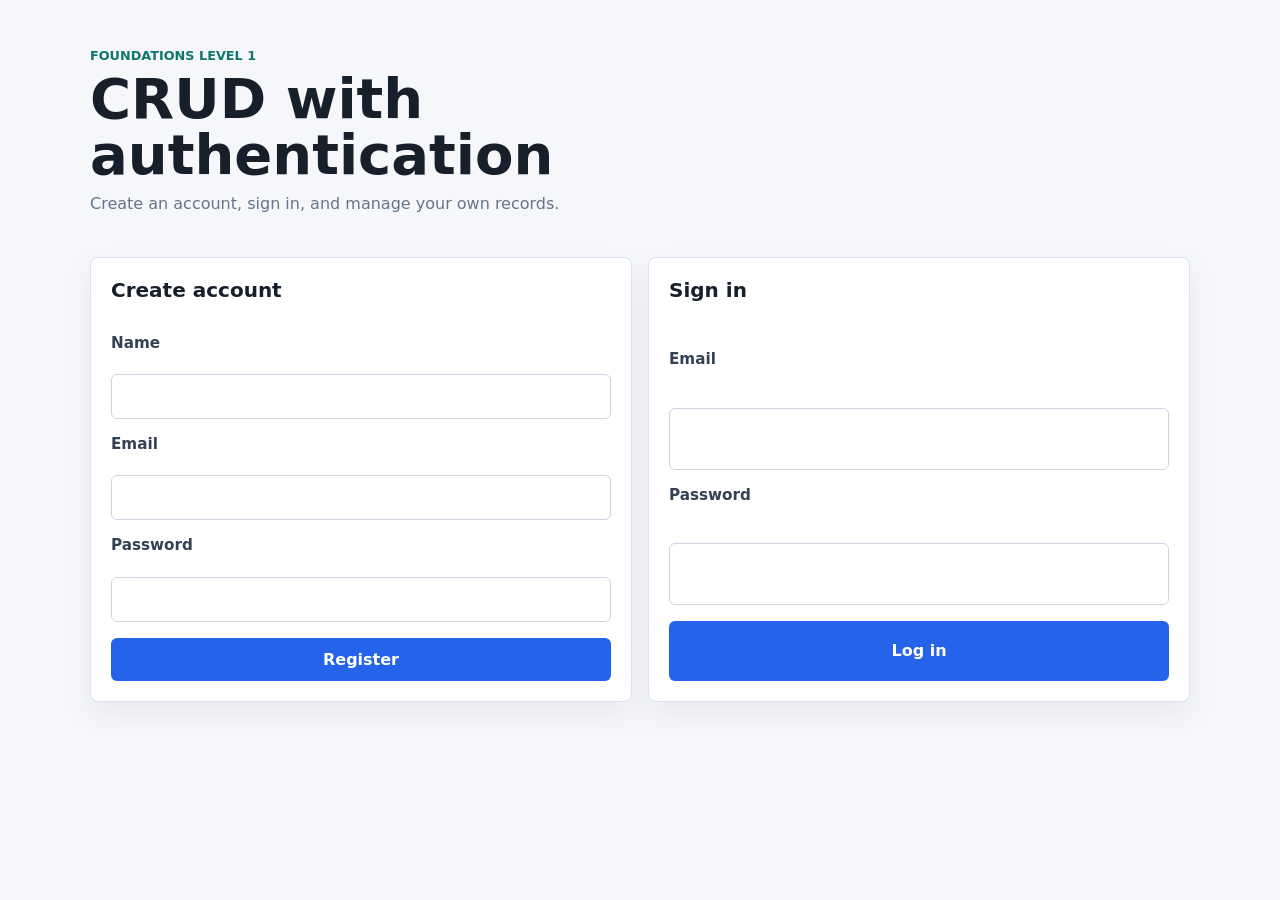
==== Foundations1/index.html @ 5a255906 "boilerplate index.html and css" ====
<!DOCTYPE html>
<html lang="en">

<head>
    <meta charset="UTF-8" />
    <meta name="viewport" content="width=device-width, initial-scale=1.0" />
    <title>Foundations Level 1</title>
    <link rel="stylesheet" href="style.css" />
</head>

<body>
    <main class="app">
        <section class="panel auth-panel" id="auth-view">
            <div class="panel-header">
                <p class="eyebrow">Foundations Level 1</p>
                <h1>CRUD with authentication</h1>
                <p class="muted">Create an account, sign in, and manage your own records.</p>
            </div>

            <div class="auth-grid">
                <form class="card form" id="register-form">
                    <h2>Create account</h2>

                    <label for="register-name">Name</label>
                    <input id="register-name" name="name" type="text" autocomplete="name" required />

                    <label for="register-email">Email</label>
                    <input id="register-email" name="email" type="email" autocomplete="email" required />

                    <label for="register-password">Password</label>
                    <input id="register-password" name="password" type="password" autocomplete="new-password"
                        required />

                    <button type="submit">Register</button>
                </form>

                <form class="card form" id="login-form">
                    <h2>Sign in</h2>

                    <label for="login-email">Email</label>
                    <input id="login-email" name="email" type="email" autocomplete="email" required />

                    <label for="login-password">Password</label>
                    <input id="login-password" name="password" type="password" autocomplete="current-password"
                        required />

                    <button type="submit">Log in</button>
                </form>
            </div>

            <p class="status" id="auth-status" aria-live="polite"></p>
        </section>

        <section class="panel hidden" id="app-view">
            <header class="topbar">
                <div>
                    <p class="eyebrow">Signed in</p>
                    <h1>Your items</h1>
                </div>

                <button class="secondary-button" id="logout-button" type="button">Log out</button>
            </header>

            <form class="card item-form" id="item-form">
                <div>
                    <label for="item-title">Title</label>
                    <input id="item-title" name="title" type="text" required />
                </div>

                <div>
                    <label for="item-description">Description</label>
                    <textarea id="item-description" name="description" rows="3"></textarea>
                </div>

                <button type="submit">Add item</button>
            </form>

            <section class="items-section">
                <div class="section-header">
                    <h2>Records</h2>
                    <p class="muted">Only records owned by the signed-in user should appear here.</p>
                </div>

                <ul class="item-list" id="item-list">
                    <li class="empty-state">No items yet.</li>
                </ul>
            </section>
        </section>
    </main>

    <script src="main.js"></script>
</body>

</html>
---- Foundations1/style.css ----
* {
    box-sizing: border-box;
}

:root {
    color-scheme: light;
    font-family: Inter, ui-sans-serif, system-ui, -apple-system, BlinkMacSystemFont, "Segoe UI", sans-serif;
    color: #17202a;
    background: #f5f7fa;
}

body {
    margin: 0;
    min-height: 100vh;
    background: #f5f7fa;
}

button,
input,
textarea {
    font: inherit;
}

button {
    border: 0;
    border-radius: 6px;
    padding: 0.75rem 1rem;
    color: #ffffff;
    background: #2563eb;
    cursor: pointer;
    font-weight: 700;
}

button:hover {
    background: #1d4ed8;
}

button:focus,
input:focus,
textarea:focus {
    outline: 3px solid rgba(37, 99, 235, 0.25);
    outline-offset: 2px;
}

input,
textarea {
    width: 100%;
    border: 1px solid #cbd5e1;
    border-radius: 6px;
    padding: 0.75rem;
    color: #17202a;
    background: #ffffff;
}

textarea {
    resize: vertical;
}

label {
    display: block;
    margin-bottom: 0.4rem;
    color: #334155;
    font-size: 0.95rem;
    font-weight: 700;
}

h1,
h2,
p {
    margin-top: 0;
}

h1 {
    margin-bottom: 0.5rem;
    font-size: clamp(2rem, 6vw, 3.5rem);
    line-height: 1;
}

h2 {
    margin-bottom: 1rem;
    font-size: 1.25rem;
}

.app {
    width: min(1100px, calc(100% - 2rem));
    margin: 0 auto;
    padding: 3rem 0;
}

.panel {
    display: grid;
    gap: 1.5rem;
}

.panel-header {
    max-width: 680px;
}

.eyebrow {
    margin-bottom: 0.5rem;
    color: #0f766e;
    font-size: 0.8rem;
    font-weight: 800;
    letter-spacing: 0;
    text-transform: uppercase;
}

.muted {
    color: #64748b;
    line-height: 1.6;
}

.auth-grid {
    display: grid;
    grid-template-columns: repeat(2, minmax(0, 1fr));
    gap: 1rem;
}

.card {
    border: 1px solid #dbe3ef;
    border-radius: 8px;
    padding: 1.25rem;
    background: #ffffff;
    box-shadow: 0 12px 30px rgba(15, 23, 42, 0.06);
}

.form,
.item-form {
    display: grid;
    gap: 1rem;
}

.status {
    min-height: 1.5rem;
    color: #334155;
    font-weight: 700;
}

.topbar {
    display: flex;
    align-items: center;
    justify-content: space-between;
    gap: 1rem;
}

.secondary-button {
    color: #17202a;
    background: #e2e8f0;
}

.secondary-button:hover {
    background: #cbd5e1;
}

.item-form {
    grid-template-columns: 1fr 2fr auto;
    align-items: end;
}

.items-section {
    display: grid;
    gap: 1rem;
}

.section-header {
    display: flex;
    align-items: end;
    justify-content: space-between;
    gap: 1rem;
}

.section-header h2 {
    margin-bottom: 0;
}

.item-list {
    display: grid;
    gap: 0.75rem;
    padding: 0;
    margin: 0;
    list-style: none;
}

.item-list li {
    border: 1px solid #dbe3ef;
    border-radius: 8px;
    padding: 1rem;
    background: #ffffff;
}

.empty-state {
    color: #64748b;
    text-align: center;
}

.hidden {
    display: none;
}

@media (max-width: 760px) {
    .app {
        padding: 2rem 0;
    }

    .auth-grid,
    .item-form {
        grid-template-columns: 1fr;
    }

    .topbar,
    .section-header {
        align-items: flex-start;
        flex-direction: column;
    }

    .topbar button {
        width: 100%;
    }
}
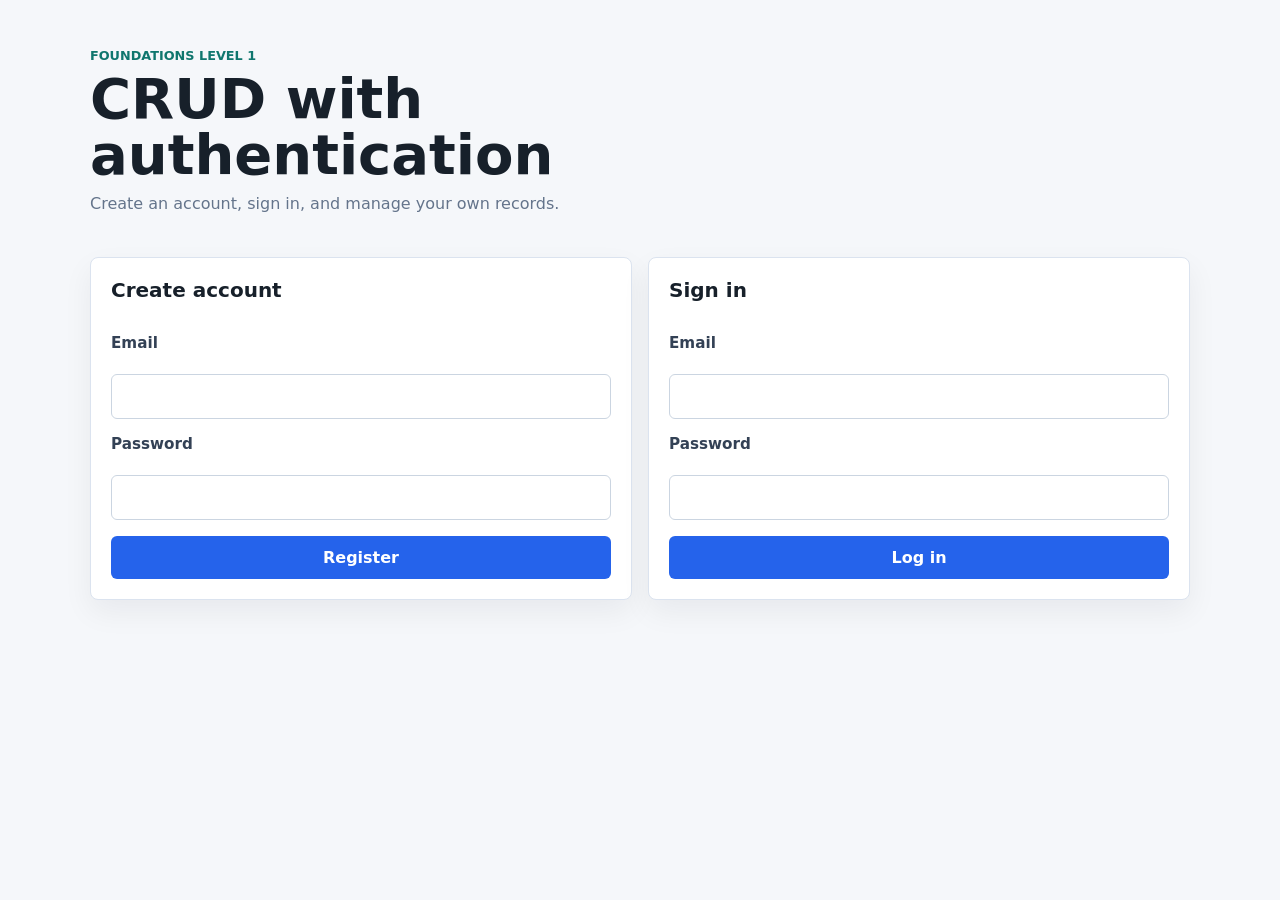
==== commit cb658926: "updated index.html and the backend auth test cases, missing load_dotenv function call" ====
--- a/Foundations1/index.html
+++ b/Foundations1/index.html
@@ -20,9 +20,6 @@
             <div class="auth-grid">
                 <form class="card form" id="register-form">
                     <h2>Create account</h2>
-
-                    <label for="register-name">Name</label>
-                    <input id="register-name" name="name" type="text" autocomplete="name" required />
 
                     <label for="register-email">Email</label>
                     <input id="register-email" name="email" type="email" autocomplete="email" required />
